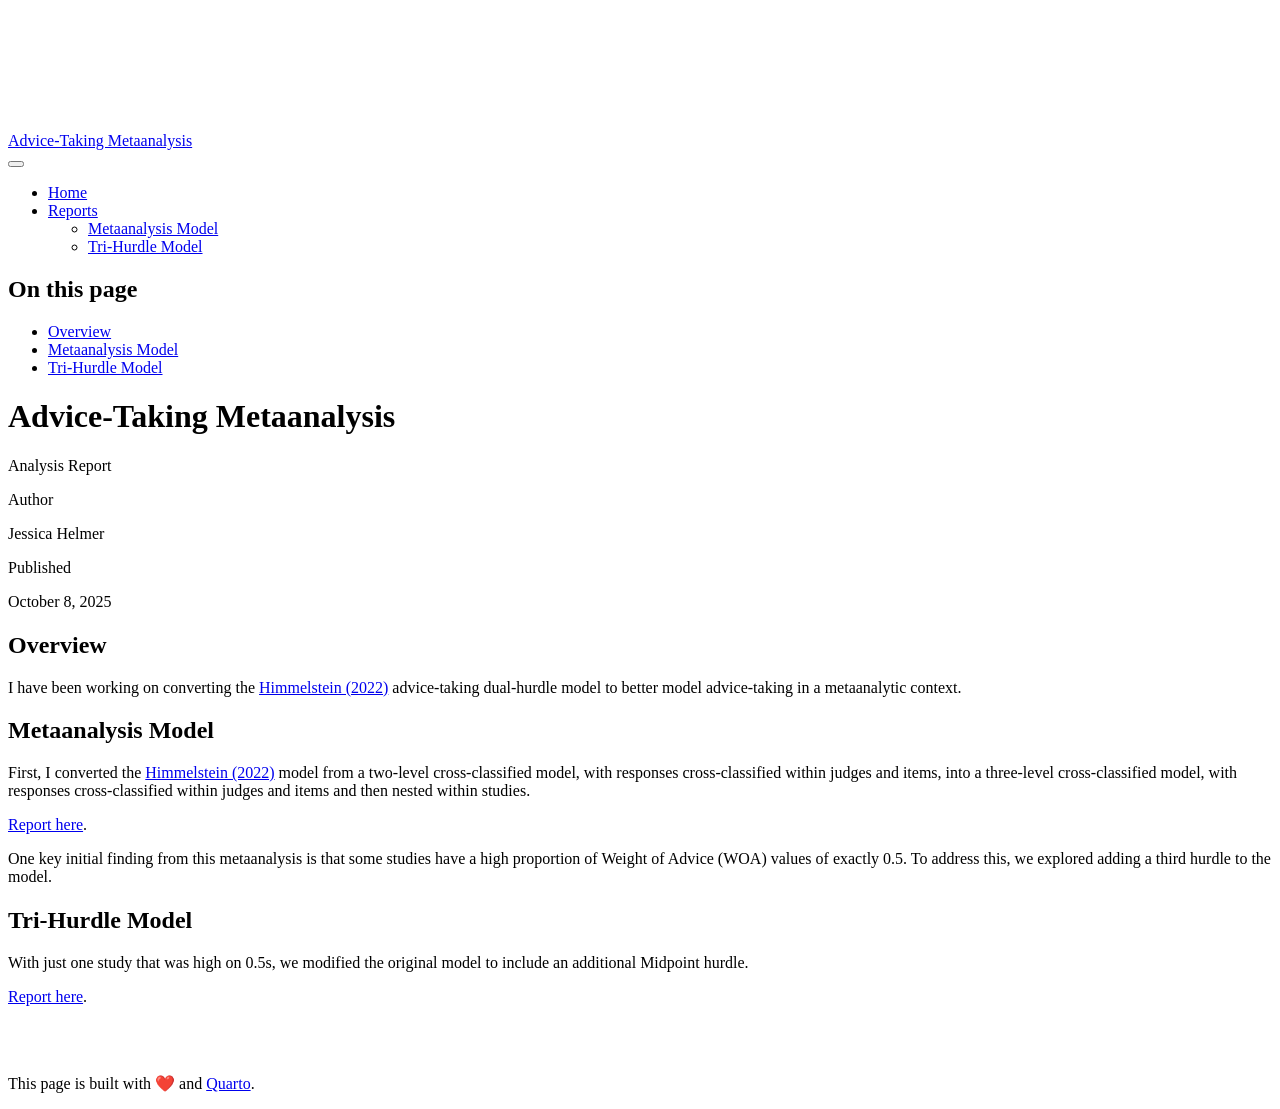
==== docs/index.html @ 5e65ea28 "Changing to site" ====
<!DOCTYPE html>
<html xmlns="http://www.w3.org/1999/xhtml" lang="en" xml:lang="en"><head>

<meta charset="utf-8">
<meta name="generator" content="quarto-1.7.33">

<meta name="viewport" content="width=device-width, initial-scale=1.0, user-scalable=yes">

<meta name="author" content="Jessica Helmer">
<meta name="dcterms.date" content="2025-10-08">

<title>Advice-Taking Metaanalysis</title>
<style>
code{white-space: pre-wrap;}
span.smallcaps{font-variant: small-caps;}
div.columns{display: flex; gap: min(4vw, 1.5em);}
div.column{flex: auto; overflow-x: auto;}
div.hanging-indent{margin-left: 1.5em; text-indent: -1.5em;}
ul.task-list{list-style: none;}
ul.task-list li input[type="checkbox"] {
  width: 0.8em;
  margin: 0 0.8em 0.2em -1em; /* quarto-specific, see https://github.com/quarto-dev/quarto-cli/issues/4556 */ 
  vertical-align: middle;
}
</style>


<script src="site_libs/quarto-nav/quarto-nav.js"></script>
<script src="site_libs/quarto-nav/headroom.min.js"></script>
<script src="site_libs/clipboard/clipboard.min.js"></script>
<script src="site_libs/quarto-search/autocomplete.umd.js"></script>
<script src="site_libs/quarto-search/fuse.min.js"></script>
<script src="site_libs/quarto-search/quarto-search.js"></script>
<meta name="quarto:offset" content="./">
<script src="site_libs/quarto-html/quarto.js" type="module"></script>
<script src="site_libs/quarto-html/tabsets/tabsets.js" type="module"></script>
<script src="site_libs/quarto-html/popper.min.js"></script>
<script src="site_libs/quarto-html/tippy.umd.min.js"></script>
<script src="site_libs/quarto-html/anchor.min.js"></script>
<link href="site_libs/quarto-html/tippy.css" rel="stylesheet">
<link href="site_libs/quarto-html/quarto-syntax-highlighting-ea385d0e468b0dd5ea5bf0780b1290d9.css" rel="stylesheet" id="quarto-text-highlighting-styles">
<script src="site_libs/bootstrap/bootstrap.min.js"></script>
<link href="site_libs/bootstrap/bootstrap-icons.css" rel="stylesheet">
<link href="site_libs/bootstrap/bootstrap-dfb324f25d9b1687192fa8be62ac8f9c.min.css" rel="stylesheet" append-hash="true" id="quarto-bootstrap" data-mode="light">
<script id="quarto-search-options" type="application/json">{
  "location": "navbar",
  "copy-button": false,
  "collapse-after": 3,
  "panel-placement": "end",
  "type": "overlay",
  "limit": 50,
  "keyboard-shortcut": [
    "f",
    "/",
    "s"
  ],
  "show-item-context": false,
  "language": {
    "search-no-results-text": "No results",
    "search-matching-documents-text": "matching documents",
    "search-copy-link-title": "Copy link to search",
    "search-hide-matches-text": "Hide additional matches",
    "search-more-match-text": "more match in this document",
    "search-more-matches-text": "more matches in this document",
    "search-clear-button-title": "Clear",
    "search-text-placeholder": "",
    "search-detached-cancel-button-title": "Cancel",
    "search-submit-button-title": "Submit",
    "search-label": "Search"
  }
}</script>


<link rel="stylesheet" href="styles.css">
</head>

<body class="nav-fixed quarto-light">

<div id="quarto-search-results"></div>
  <header id="quarto-header" class="headroom fixed-top">
    <nav class="navbar navbar-expand-lg " data-bs-theme="dark">
      <div class="navbar-container container-fluid">
      <div class="navbar-brand-container mx-auto">
    <a class="navbar-brand" href="./index.html">
    <span class="navbar-title">Advice-Taking Metaanalysis</span>
    </a>
  </div>
            <div id="quarto-search" class="" title="Search"></div>
          <button class="navbar-toggler" type="button" data-bs-toggle="collapse" data-bs-target="#navbarCollapse" aria-controls="navbarCollapse" role="menu" aria-expanded="false" aria-label="Toggle navigation" onclick="if (window.quartoToggleHeadroom) { window.quartoToggleHeadroom(); }">
  <span class="navbar-toggler-icon"></span>
</button>
          <div class="collapse navbar-collapse" id="navbarCollapse">
            <ul class="navbar-nav navbar-nav-scroll me-auto">
  <li class="nav-item">
    <a class="nav-link active" href="./index.html" aria-current="page"> 
<span class="menu-text">Home</span></a>
  </li>  
  <li class="nav-item dropdown ">
    <a class="nav-link dropdown-toggle" href="#" id="nav-menu-reports" role="link" data-bs-toggle="dropdown" aria-expanded="false">
 <span class="menu-text">Reports</span>
    </a>
    <ul class="dropdown-menu" aria-labelledby="nav-menu-reports">    
        <li>
    <a class="dropdown-item" href="./Reports/metaanalysis_report.html">
 <span class="dropdown-text">Metaanalysis Model</span></a>
  </li>  
        <li>
    <a class="dropdown-item" href="./Reports/trihurdle_report.html">
 <span class="dropdown-text">Tri-Hurdle Model</span></a>
  </li>  
    </ul>
  </li>
</ul>
          </div> <!-- /navcollapse -->
            <div class="quarto-navbar-tools">
</div>
      </div> <!-- /container-fluid -->
    </nav>
</header>
<!-- content -->
<div id="quarto-content" class="quarto-container page-columns page-rows-contents page-layout-article page-navbar">
<!-- sidebar -->
<!-- margin-sidebar -->
    <div id="quarto-margin-sidebar" class="sidebar margin-sidebar">
        <nav id="TOC" role="doc-toc" class="toc-active">
    <h2 id="toc-title">On this page</h2>
   
  <ul>
  <li><a href="#overview" id="toc-overview" class="nav-link active" data-scroll-target="#overview">Overview</a></li>
  <li><a href="#metaanalysis-model" id="toc-metaanalysis-model" class="nav-link" data-scroll-target="#metaanalysis-model">Metaanalysis Model</a></li>
  <li><a href="#tri-hurdle-model" id="toc-tri-hurdle-model" class="nav-link" data-scroll-target="#tri-hurdle-model">Tri-Hurdle Model</a></li>
  </ul>
</nav>
    </div>
<!-- main -->
<main class="content" id="quarto-document-content">

<header id="title-block-header" class="quarto-title-block default">
<div class="quarto-title">
<h1 class="title">Advice-Taking Metaanalysis</h1>
<p class="subtitle lead">Analysis Report</p>
</div>



<div class="quarto-title-meta">

    <div>
    <div class="quarto-title-meta-heading">Author</div>
    <div class="quarto-title-meta-contents">
             <p>Jessica Helmer </p>
          </div>
  </div>
    
    <div>
    <div class="quarto-title-meta-heading">Published</div>
    <div class="quarto-title-meta-contents">
      <p class="date">October 8, 2025</p>
    </div>
  </div>
  
    
  </div>
  


</header>


<section id="overview" class="level2">
<h2 class="anchored" data-anchor-id="overview">Overview</h2>
<p>I have been working on converting the <a href="https://doi.org/10.1016/j.jmp.2022.102695">Himmelstein (2022)</a> advice-taking dual-hurdle model to better model advice-taking in a metaanalytic context.</p>
</section>
<section id="metaanalysis-model" class="level2">
<h2 class="anchored" data-anchor-id="metaanalysis-model">Metaanalysis Model</h2>
<p>First, I converted the <a href="https://doi.org/10.1016/j.jmp.2022.102695">Himmelstein (2022)</a> model from a two-level cross-classified model, with responses cross-classified within judges and items, into a three-level cross-classified model, with responses cross-classified within judges and items and then nested within studies.</p>
<p><a href="./Reports/metaanalysis_report.html">Report here</a>.</p>
<p>One key initial finding from this metaanalysis is that some studies have a high proportion of Weight of Advice (WOA) values of exactly 0.5. To address this, we explored adding a third hurdle to the model.</p>
</section>
<section id="tri-hurdle-model" class="level2">
<h2 class="anchored" data-anchor-id="tri-hurdle-model">Tri-Hurdle Model</h2>
<p>With just one study that was high on 0.5s, we modified the original model to include an additional Midpoint hurdle.</p>
<p><a href="./Reports/trihurdle_report.html">Report here</a>.</p>


</section>

</main> <!-- /main -->
<script id="quarto-html-after-body" type="application/javascript">
  window.document.addEventListener("DOMContentLoaded", function (event) {
    const icon = "";
    const anchorJS = new window.AnchorJS();
    anchorJS.options = {
      placement: 'right',
      icon: icon
    };
    anchorJS.add('.anchored');
    const isCodeAnnotation = (el) => {
      for (const clz of el.classList) {
        if (clz.startsWith('code-annotation-')) {                     
          return true;
        }
      }
      return false;
    }
    const onCopySuccess = function(e) {
      // button target
      const button = e.trigger;
      // don't keep focus
      button.blur();
      // flash "checked"
      button.classList.add('code-copy-button-checked');
      var currentTitle = button.getAttribute("title");
      button.setAttribute("title", "Copied!");
      let tooltip;
      if (window.bootstrap) {
        button.setAttribute("data-bs-toggle", "tooltip");
        button.setAttribute("data-bs-placement", "left");
        button.setAttribute("data-bs-title", "Copied!");
        tooltip = new bootstrap.Tooltip(button, 
          { trigger: "manual", 
            customClass: "code-copy-button-tooltip",
            offset: [0, -8]});
        tooltip.show();    
      }
      setTimeout(function() {
        if (tooltip) {
          tooltip.hide();
          button.removeAttribute("data-bs-title");
          button.removeAttribute("data-bs-toggle");
          button.removeAttribute("data-bs-placement");
        }
        button.setAttribute("title", currentTitle);
        button.classList.remove('code-copy-button-checked');
      }, 1000);
      // clear code selection
      e.clearSelection();
    }
    const getTextToCopy = function(trigger) {
        const codeEl = trigger.previousElementSibling.cloneNode(true);
        for (const childEl of codeEl.children) {
          if (isCodeAnnotation(childEl)) {
            childEl.remove();
          }
        }
        return codeEl.innerText;
    }
    const clipboard = new window.ClipboardJS('.code-copy-button:not([data-in-quarto-modal])', {
      text: getTextToCopy
    });
    clipboard.on('success', onCopySuccess);
    if (window.document.getElementById('quarto-embedded-source-code-modal')) {
      const clipboardModal = new window.ClipboardJS('.code-copy-button[data-in-quarto-modal]', {
        text: getTextToCopy,
        container: window.document.getElementById('quarto-embedded-source-code-modal')
      });
      clipboardModal.on('success', onCopySuccess);
    }
      var localhostRegex = new RegExp(/^(?:http|https):\/\/localhost\:?[0-9]*\//);
      var mailtoRegex = new RegExp(/^mailto:/);
        var filterRegex = new RegExp("https:\/\/jhelmer3\.github\.io\/advice-taking-metaanalysis\/");
      var isInternal = (href) => {
          return filterRegex.test(href) || localhostRegex.test(href) || mailtoRegex.test(href);
      }
      // Inspect non-navigation links and adorn them if external
     var links = window.document.querySelectorAll('a[href]:not(.nav-link):not(.navbar-brand):not(.toc-action):not(.sidebar-link):not(.sidebar-item-toggle):not(.pagination-link):not(.no-external):not([aria-hidden]):not(.dropdown-item):not(.quarto-navigation-tool):not(.about-link)');
      for (var i=0; i<links.length; i++) {
        const link = links[i];
        if (!isInternal(link.href)) {
          // undo the damage that might have been done by quarto-nav.js in the case of
          // links that we want to consider external
          if (link.dataset.originalHref !== undefined) {
            link.href = link.dataset.originalHref;
          }
        }
      }
    function tippyHover(el, contentFn, onTriggerFn, onUntriggerFn) {
      const config = {
        allowHTML: true,
        maxWidth: 500,
        delay: 100,
        arrow: false,
        appendTo: function(el) {
            return el.parentElement;
        },
        interactive: true,
        interactiveBorder: 10,
        theme: 'quarto',
        placement: 'bottom-start',
      };
      if (contentFn) {
        config.content = contentFn;
      }
      if (onTriggerFn) {
        config.onTrigger = onTriggerFn;
      }
      if (onUntriggerFn) {
        config.onUntrigger = onUntriggerFn;
      }
      window.tippy(el, config); 
    }
    const noterefs = window.document.querySelectorAll('a[role="doc-noteref"]');
    for (var i=0; i<noterefs.length; i++) {
      const ref = noterefs[i];
      tippyHover(ref, function() {
        // use id or data attribute instead here
        let href = ref.getAttribute('data-footnote-href') || ref.getAttribute('href');
        try { href = new URL(href).hash; } catch {}
        const id = href.replace(/^#\/?/, "");
        const note = window.document.getElementById(id);
        if (note) {
          return note.innerHTML;
        } else {
          return "";
        }
      });
    }
    const xrefs = window.document.querySelectorAll('a.quarto-xref');
    const processXRef = (id, note) => {
      // Strip column container classes
      const stripColumnClz = (el) => {
        el.classList.remove("page-full", "page-columns");
        if (el.children) {
          for (const child of el.children) {
            stripColumnClz(child);
          }
        }
      }
      stripColumnClz(note)
      if (id === null || id.startsWith('sec-')) {
        // Special case sections, only their first couple elements
        const container = document.createElement("div");
        if (note.children && note.children.length > 2) {
          container.appendChild(note.children[0].cloneNode(true));
          for (let i = 1; i < note.children.length; i++) {
            const child = note.children[i];
            if (child.tagName === "P" && child.innerText === "") {
              continue;
            } else {
              container.appendChild(child.cloneNode(true));
              break;
            }
          }
          if (window.Quarto?.typesetMath) {
            window.Quarto.typesetMath(container);
          }
          return container.innerHTML
        } else {
          if (window.Quarto?.typesetMath) {
            window.Quarto.typesetMath(note);
          }
          return note.innerHTML;
        }
      } else {
        // Remove any anchor links if they are present
        const anchorLink = note.querySelector('a.anchorjs-link');
        if (anchorLink) {
          anchorLink.remove();
        }
        if (window.Quarto?.typesetMath) {
          window.Quarto.typesetMath(note);
        }
        if (note.classList.contains("callout")) {
          return note.outerHTML;
        } else {
          return note.innerHTML;
        }
      }
    }
    for (var i=0; i<xrefs.length; i++) {
      const xref = xrefs[i];
      tippyHover(xref, undefined, function(instance) {
        instance.disable();
        let url = xref.getAttribute('href');
        let hash = undefined; 
        if (url.startsWith('#')) {
          hash = url;
        } else {
          try { hash = new URL(url).hash; } catch {}
        }
        if (hash) {
          const id = hash.replace(/^#\/?/, "");
          const note = window.document.getElementById(id);
          if (note !== null) {
            try {
              const html = processXRef(id, note.cloneNode(true));
              instance.setContent(html);
            } finally {
              instance.enable();
              instance.show();
            }
          } else {
            // See if we can fetch this
            fetch(url.split('#')[0])
            .then(res => res.text())
            .then(html => {
              const parser = new DOMParser();
              const htmlDoc = parser.parseFromString(html, "text/html");
              const note = htmlDoc.getElementById(id);
              if (note !== null) {
                const html = processXRef(id, note);
                instance.setContent(html);
              } 
            }).finally(() => {
              instance.enable();
              instance.show();
            });
          }
        } else {
          // See if we can fetch a full url (with no hash to target)
          // This is a special case and we should probably do some content thinning / targeting
          fetch(url)
          .then(res => res.text())
          .then(html => {
            const parser = new DOMParser();
            const htmlDoc = parser.parseFromString(html, "text/html");
            const note = htmlDoc.querySelector('main.content');
            if (note !== null) {
              // This should only happen for chapter cross references
              // (since there is no id in the URL)
              // remove the first header
              if (note.children.length > 0 && note.children[0].tagName === "HEADER") {
                note.children[0].remove();
              }
              const html = processXRef(null, note);
              instance.setContent(html);
            } 
          }).finally(() => {
            instance.enable();
            instance.show();
          });
        }
      }, function(instance) {
      });
    }
        let selectedAnnoteEl;
        const selectorForAnnotation = ( cell, annotation) => {
          let cellAttr = 'data-code-cell="' + cell + '"';
          let lineAttr = 'data-code-annotation="' +  annotation + '"';
          const selector = 'span[' + cellAttr + '][' + lineAttr + ']';
          return selector;
        }
        const selectCodeLines = (annoteEl) => {
          const doc = window.document;
          const targetCell = annoteEl.getAttribute("data-target-cell");
          const targetAnnotation = annoteEl.getAttribute("data-target-annotation");
          const annoteSpan = window.document.querySelector(selectorForAnnotation(targetCell, targetAnnotation));
          const lines = annoteSpan.getAttribute("data-code-lines").split(",");
          const lineIds = lines.map((line) => {
            return targetCell + "-" + line;
          })
          let top = null;
          let height = null;
          let parent = null;
          if (lineIds.length > 0) {
              //compute the position of the single el (top and bottom and make a div)
              const el = window.document.getElementById(lineIds[0]);
              top = el.offsetTop;
              height = el.offsetHeight;
              parent = el.parentElement.parentElement;
            if (lineIds.length > 1) {
              const lastEl = window.document.getElementById(lineIds[lineIds.length - 1]);
              const bottom = lastEl.offsetTop + lastEl.offsetHeight;
              height = bottom - top;
            }
            if (top !== null && height !== null && parent !== null) {
              // cook up a div (if necessary) and position it 
              let div = window.document.getElementById("code-annotation-line-highlight");
              if (div === null) {
                div = window.document.createElement("div");
                div.setAttribute("id", "code-annotation-line-highlight");
                div.style.position = 'absolute';
                parent.appendChild(div);
              }
              div.style.top = top - 2 + "px";
              div.style.height = height + 4 + "px";
              div.style.left = 0;
              let gutterDiv = window.document.getElementById("code-annotation-line-highlight-gutter");
              if (gutterDiv === null) {
                gutterDiv = window.document.createElement("div");
                gutterDiv.setAttribute("id", "code-annotation-line-highlight-gutter");
                gutterDiv.style.position = 'absolute';
                const codeCell = window.document.getElementById(targetCell);
                const gutter = codeCell.querySelector('.code-annotation-gutter');
                gutter.appendChild(gutterDiv);
              }
              gutterDiv.style.top = top - 2 + "px";
              gutterDiv.style.height = height + 4 + "px";
            }
            selectedAnnoteEl = annoteEl;
          }
        };
        const unselectCodeLines = () => {
          const elementsIds = ["code-annotation-line-highlight", "code-annotation-line-highlight-gutter"];
          elementsIds.forEach((elId) => {
            const div = window.document.getElementById(elId);
            if (div) {
              div.remove();
            }
          });
          selectedAnnoteEl = undefined;
        };
          // Handle positioning of the toggle
      window.addEventListener(
        "resize",
        throttle(() => {
          elRect = undefined;
          if (selectedAnnoteEl) {
            selectCodeLines(selectedAnnoteEl);
          }
        }, 10)
      );
      function throttle(fn, ms) {
      let throttle = false;
      let timer;
        return (...args) => {
          if(!throttle) { // first call gets through
              fn.apply(this, args);
              throttle = true;
          } else { // all the others get throttled
              if(timer) clearTimeout(timer); // cancel #2
              timer = setTimeout(() => {
                fn.apply(this, args);
                timer = throttle = false;
              }, ms);
          }
        };
      }
        // Attach click handler to the DT
        const annoteDls = window.document.querySelectorAll('dt[data-target-cell]');
        for (const annoteDlNode of annoteDls) {
          annoteDlNode.addEventListener('click', (event) => {
            const clickedEl = event.target;
            if (clickedEl !== selectedAnnoteEl) {
              unselectCodeLines();
              const activeEl = window.document.querySelector('dt[data-target-cell].code-annotation-active');
              if (activeEl) {
                activeEl.classList.remove('code-annotation-active');
              }
              selectCodeLines(clickedEl);
              clickedEl.classList.add('code-annotation-active');
            } else {
              // Unselect the line
              unselectCodeLines();
              clickedEl.classList.remove('code-annotation-active');
            }
          });
        }
    const findCites = (el) => {
      const parentEl = el.parentElement;
      if (parentEl) {
        const cites = parentEl.dataset.cites;
        if (cites) {
          return {
            el,
            cites: cites.split(' ')
          };
        } else {
          return findCites(el.parentElement)
        }
      } else {
        return undefined;
      }
    };
    var bibliorefs = window.document.querySelectorAll('a[role="doc-biblioref"]');
    for (var i=0; i<bibliorefs.length; i++) {
      const ref = bibliorefs[i];
      const citeInfo = findCites(ref);
      if (citeInfo) {
        tippyHover(citeInfo.el, function() {
          var popup = window.document.createElement('div');
          citeInfo.cites.forEach(function(cite) {
            var citeDiv = window.document.createElement('div');
            citeDiv.classList.add('hanging-indent');
            citeDiv.classList.add('csl-entry');
            var biblioDiv = window.document.getElementById('ref-' + cite);
            if (biblioDiv) {
              citeDiv.innerHTML = biblioDiv.innerHTML;
            }
            popup.appendChild(citeDiv);
          });
          return popup.innerHTML;
        });
      }
    }
  });
  </script>
</div> <!-- /content -->
<footer class="footer">
  <div class="nav-footer">
    <div class="nav-footer-left">
      &nbsp;
    </div>   
    <div class="nav-footer-center">
      &nbsp;
    </div>
    <div class="nav-footer-right">
<p>This page is built with ❤️ and <a href="https://quarto.org/">Quarto</a>.</p>
</div>
  </div>
</footer>




</body></html>
---- docs/site_libs/quarto-html/tippy.css ----
.tippy-box[data-animation=fade][data-state=hidden]{opacity:0}[data-tippy-root]{max-width:calc(100vw - 10px)}.tippy-box{position:relative;background-color:#333;color:#fff;border-radius:4px;font-size:14px;line-height:1.4;white-space:normal;outline:0;transition-property:transform,visibility,opacity}.tippy-box[data-placement^=top]>.tippy-arrow{bottom:0}.tippy-box[data-placement^=top]>.tippy-arrow:before{bottom:-7px;left:0;border-width:8px 8px 0;border-top-color:initial;transform-origin:center top}.tippy-box[data-placement^=bottom]>.tippy-arrow{top:0}.tippy-box[data-placement^=bottom]>.tippy-arrow:before{top:-7px;left:0;border-width:0 8px 8px;border-bottom-color:initial;transform-origin:center bottom}.tippy-box[data-placement^=left]>.tippy-arrow{right:0}.tippy-box[data-placement^=left]>.tippy-arrow:before{border-width:8px 0 8px 8px;border-left-color:initial;right:-7px;transform-origin:center left}.tippy-box[data-placement^=right]>.tippy-arrow{left:0}.tippy-box[data-placement^=right]>.tippy-arrow:before{left:-7px;border-width:8px 8px 8px 0;border-right-color:initial;transform-origin:center right}.tippy-box[data-inertia][data-state=visible]{transition-timing-function:cubic-bezier(.54,1.5,.38,1.11)}.tippy-arrow{width:16px;height:16px;color:#333}.tippy-arrow:before{content:"";position:absolute;border-color:transparent;border-style:solid}.tippy-content{position:relative;padding:5px 9px;z-index:1}
---- docs/styles.css ----
/* css styles */
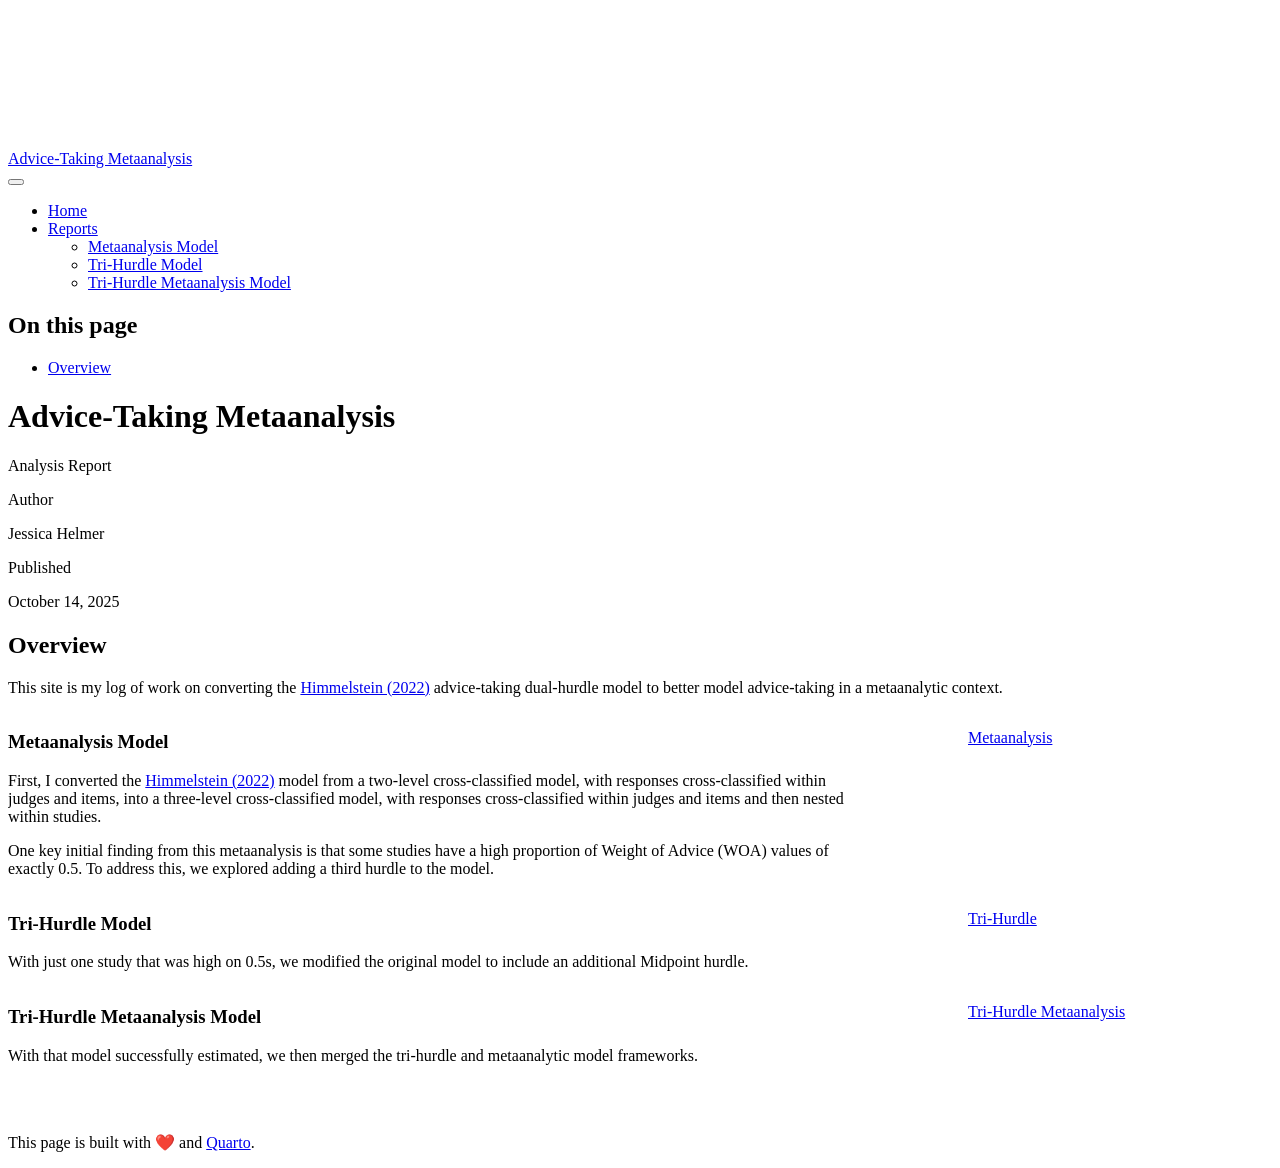
==== commit df1653c3: "Adding tri-hurdle metaanalysis pt. 1" ====
--- a/docs/index.html
+++ b/docs/index.html
@@ -7,7 +7,7 @@
 <meta name="viewport" content="width=device-width, initial-scale=1.0, user-scalable=yes">
 
 <meta name="author" content="Jessica Helmer">
-<meta name="dcterms.date" content="2025-10-08">
+<meta name="dcterms.date" content="2025-10-14">
 
 <title>Advice-Taking Metaanalysis</title>
 <style>
@@ -108,6 +108,10 @@
     <a class="dropdown-item" href="./Reports/trihurdle_report.html">
  <span class="dropdown-text">Tri-Hurdle Model</span></a>
   </li>  
+        <li>
+    <a class="dropdown-item" href="./Reports/trihurdle-metaanalysis_report.html">
+ <span class="dropdown-text">Tri-Hurdle Metaanalysis Model</span></a>
+  </li>  
     </ul>
   </li>
 </ul>
@@ -127,8 +131,6 @@
    
   <ul>
   <li><a href="#overview" id="toc-overview" class="nav-link active" data-scroll-target="#overview">Overview</a></li>
-  <li><a href="#metaanalysis-model" id="toc-metaanalysis-model" class="nav-link" data-scroll-target="#metaanalysis-model">Metaanalysis Model</a></li>
-  <li><a href="#tri-hurdle-model" id="toc-tri-hurdle-model" class="nav-link" data-scroll-target="#tri-hurdle-model">Tri-Hurdle Model</a></li>
   </ul>
 </nav>
     </div>
@@ -155,7 +157,7 @@
     <div>
     <div class="quarto-title-meta-heading">Published</div>
     <div class="quarto-title-meta-contents">
-      <p class="date">October 8, 2025</p>
+      <p class="date">October 14, 2025</p>
     </div>
   </div>
   
@@ -169,18 +171,44 @@
 
 <section id="overview" class="level2">
 <h2 class="anchored" data-anchor-id="overview">Overview</h2>
-<p>I have been working on converting the <a href="https://doi.org/10.1016/j.jmp.2022.102695">Himmelstein (2022)</a> advice-taking dual-hurdle model to better model advice-taking in a metaanalytic context.</p>
-</section>
-<section id="metaanalysis-model" class="level2">
-<h2 class="anchored" data-anchor-id="metaanalysis-model">Metaanalysis Model</h2>
+<p>This site is my log of work on converting the <a href="https://doi.org/10.1016/j.jmp.2022.102695">Himmelstein (2022)</a> advice-taking dual-hurdle model to better model advice-taking in a metaanalytic context.</p>
+<div class="columns v-center-container">
+<div class="column" style="width:70%;">
+<section id="metaanalysis-model" class="level3">
+<h3 class="anchored" data-anchor-id="metaanalysis-model">Metaanalysis Model</h3>
 <p>First, I converted the <a href="https://doi.org/10.1016/j.jmp.2022.102695">Himmelstein (2022)</a> model from a two-level cross-classified model, with responses cross-classified within judges and items, into a three-level cross-classified model, with responses cross-classified within judges and items and then nested within studies.</p>
-<p><a href="./Reports/metaanalysis_report.html">Report here</a>.</p>
 <p>One key initial finding from this metaanalysis is that some studies have a high proportion of Weight of Advice (WOA) values of exactly 0.5. To address this, we explored adding a third hurdle to the model.</p>
 </section>
-<section id="tri-hurdle-model" class="level2">
-<h2 class="anchored" data-anchor-id="tri-hurdle-model">Tri-Hurdle Model</h2>
+</div><div class="column" style="width:5%;">
+
+</div><div class="column l-center-container" style="width:25%;">
+<p><a href="./Reports/metaanalysis_report.html" class="btn btn-outline-primary" role="button">Metaanalysis</a></p>
+</div>
+</div>
+<div class="columns v-center-container">
+<div class="column" style="width:70%;">
+<section id="tri-hurdle-model" class="level3">
+<h3 class="anchored" data-anchor-id="tri-hurdle-model">Tri-Hurdle Model</h3>
 <p>With just one study that was high on 0.5s, we modified the original model to include an additional Midpoint hurdle.</p>
-<p><a href="./Reports/trihurdle_report.html">Report here</a>.</p>
+</section>
+</div><div class="column" style="width:5%;">
+
+</div><div class="column l-center-container" style="width:25%;">
+<p><a href="./Reports/trihurdle_report.html" class="btn btn-outline-primary" role="button">Tri-Hurdle</a></p>
+</div>
+</div>
+<div class="columns v-center-container">
+<div class="column" style="width:70%;">
+<section id="tri-hurdle-metaanalysis-model" class="level3">
+<h3 class="anchored" data-anchor-id="tri-hurdle-metaanalysis-model">Tri-Hurdle Metaanalysis Model</h3>
+<p>With that model successfully estimated, we then merged the tri-hurdle and metaanalytic model frameworks.</p>
+</section>
+</div><div class="column" style="width:5%;">
+
+</div><div class="column l-center-container" style="width:25%;">
+<p><a href="./Reports/trihurdle-metaanalysis_report.html" class="btn btn-outline-primary" role="button">Tri-Hurdle Metaanalysis</a></p>
+</div>
+</div>
 
 
 </section>
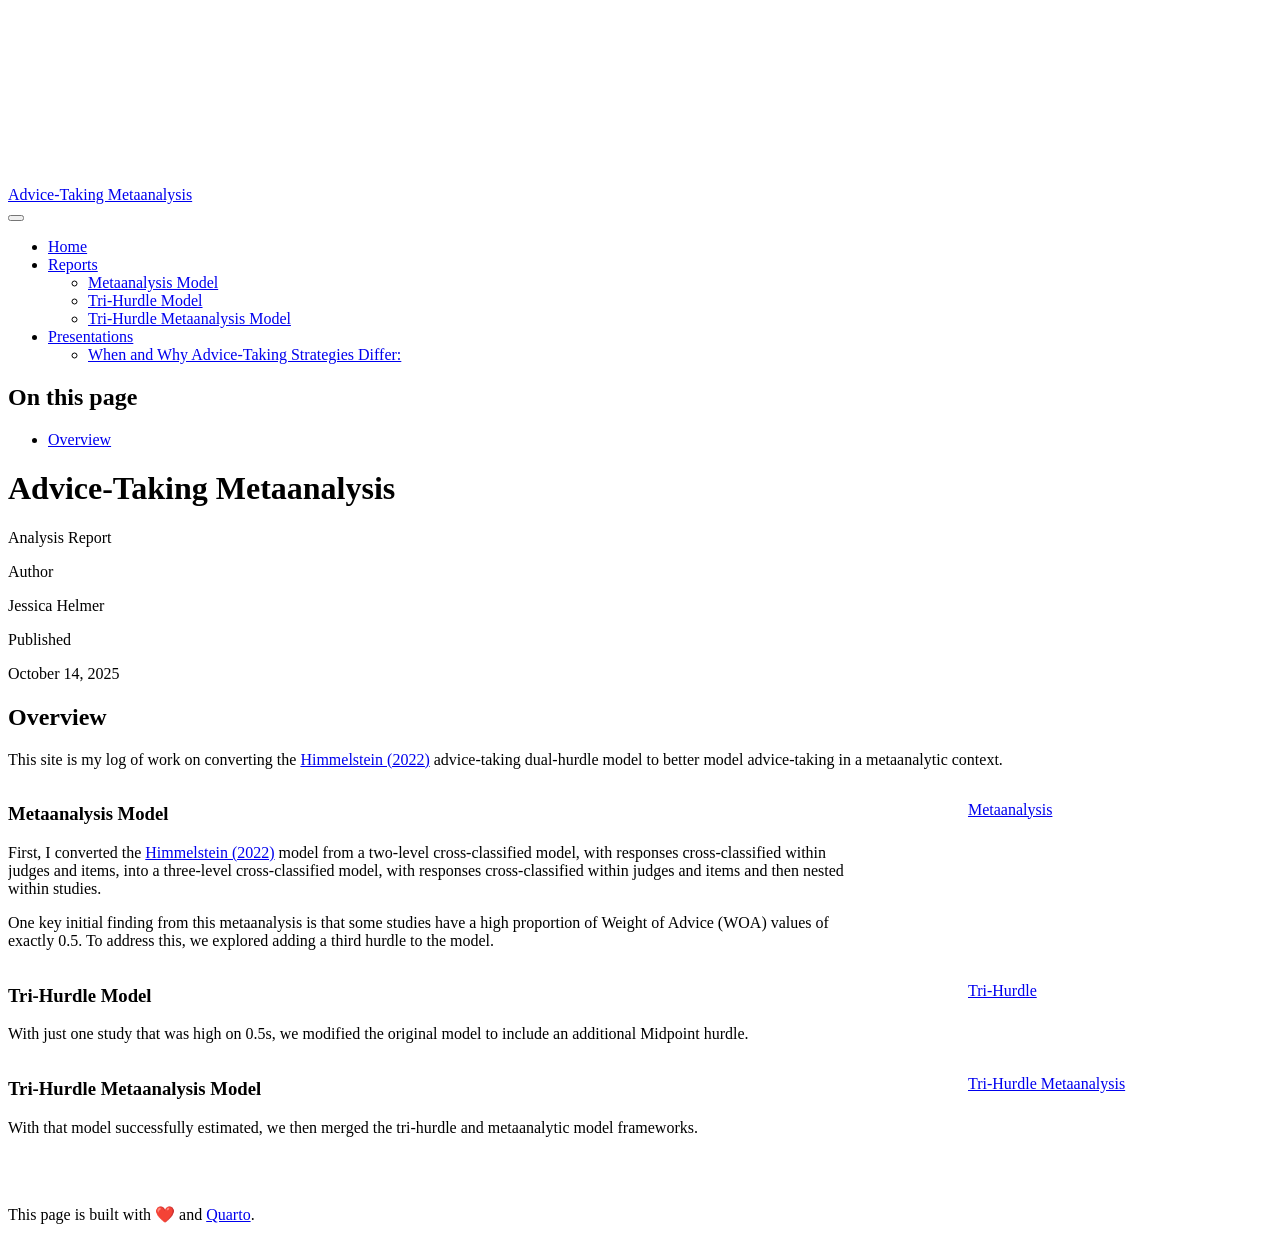
==== commit 7131f430: "Add code changes from TeaP slides" ====
--- a/docs/index.html
+++ b/docs/index.html
@@ -114,9 +114,21 @@
   </li>  
     </ul>
   </li>
+  <li class="nav-item dropdown ">
+    <a class="nav-link dropdown-toggle" href="#" id="nav-menu-presentations" role="link" data-bs-toggle="dropdown" aria-expanded="false">
+ <span class="menu-text">Presentations</span>
+    </a>
+    <ul class="dropdown-menu" aria-labelledby="nav-menu-presentations">    
+        <li>
+    <a class="dropdown-item" href="./Presentations/TEAP_2026.html">
+ <span class="dropdown-text">When and Why Advice-Taking Strategies Differ:</span></a>
+  </li>  
+    </ul>
+  </li>
 </ul>
           </div> <!-- /navcollapse -->
             <div class="quarto-navbar-tools">
+    <a href="https://github.com/jhelmer3/advice-taking-metaanalysis" title="" class="quarto-navigation-tool px-1" aria-label=""><i class="bi bi-github"></i></a>
 </div>
       </div> <!-- /container-fluid -->
     </nav>
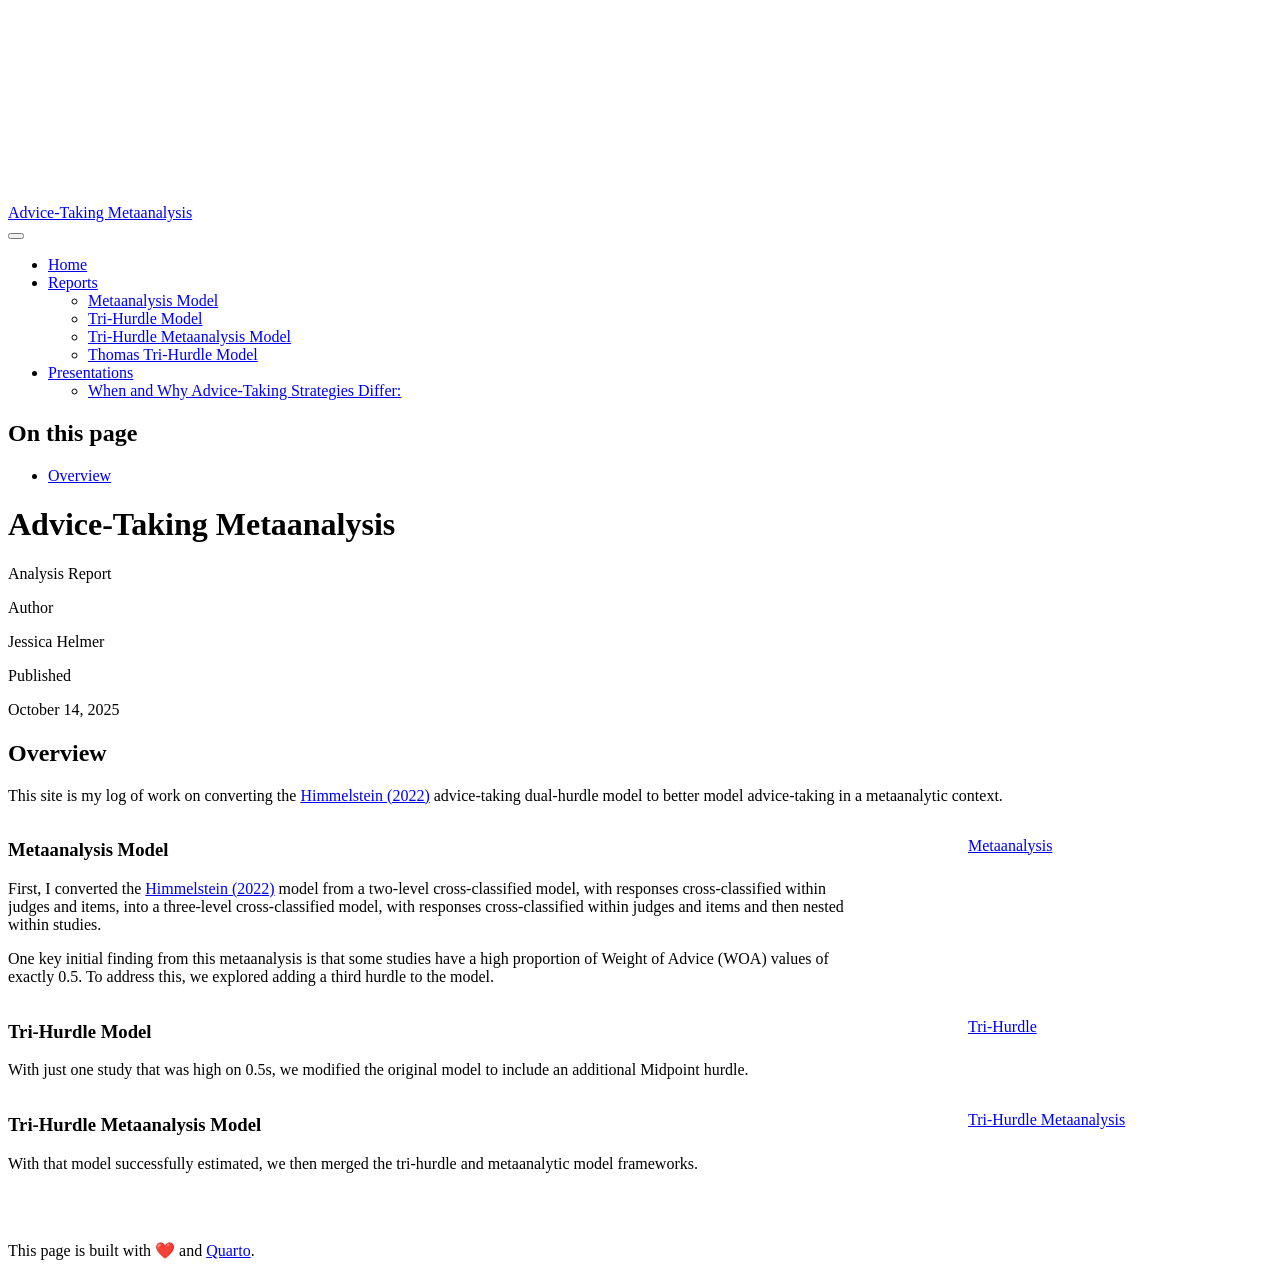
==== commit d7280952: "Add predictor plots" ====
--- a/docs/index.html
+++ b/docs/index.html
@@ -111,6 +111,10 @@
         <li>
     <a class="dropdown-item" href="./Reports/trihurdle-metaanalysis_report.html">
  <span class="dropdown-text">Tri-Hurdle Metaanalysis Model</span></a>
+  </li>  
+        <li>
+    <a class="dropdown-item" href="./Reports/thomas_trihurdle_report.html">
+ <span class="dropdown-text">Thomas Tri-Hurdle Model</span></a>
   </li>  
     </ul>
   </li>
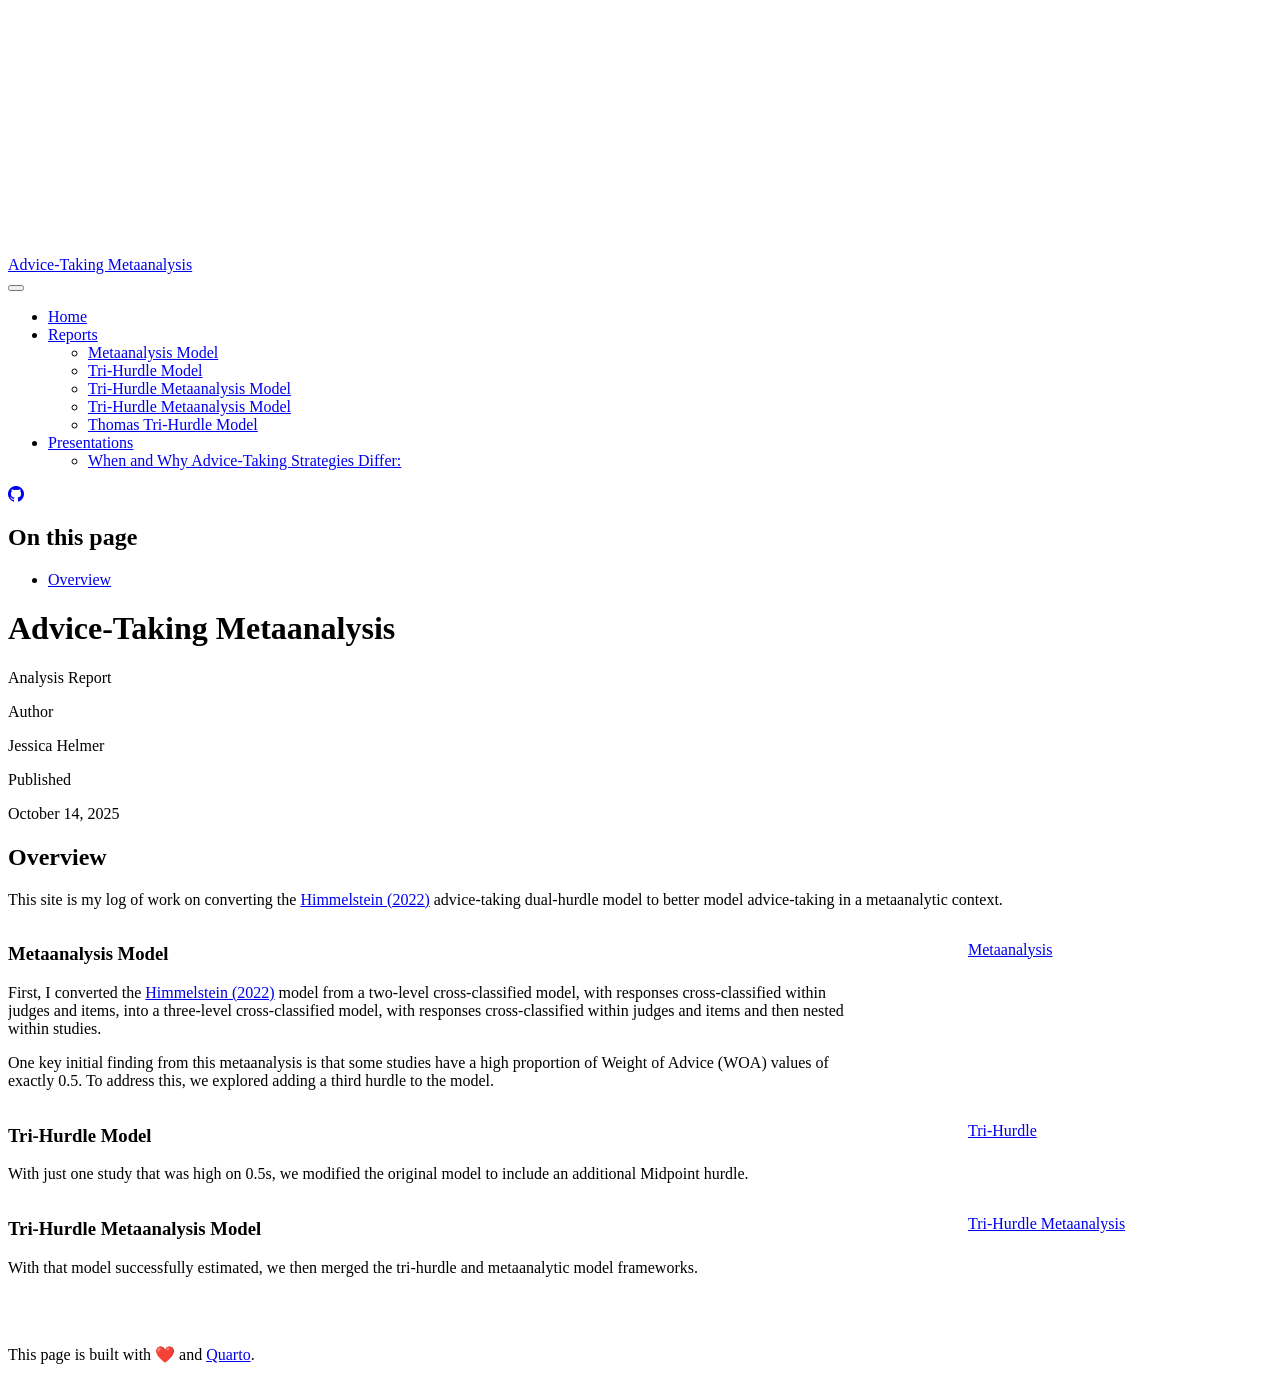
==== commit 2ae91f5b: "Add full metaanlysis model to site" ====
--- a/docs/index.html
+++ b/docs/index.html
@@ -110,6 +110,10 @@
   </li>  
         <li>
     <a class="dropdown-item" href="./Reports/trihurdle-metaanalysis_report.html">
+ <span class="dropdown-text">Tri-Hurdle Metaanalysis Model</span></a>
+  </li>  
+        <li>
+    <a class="dropdown-item" href="./Reports/tri-m_more-pred_report.html">
  <span class="dropdown-text">Tri-Hurdle Metaanalysis Model</span></a>
   </li>  
         <li>
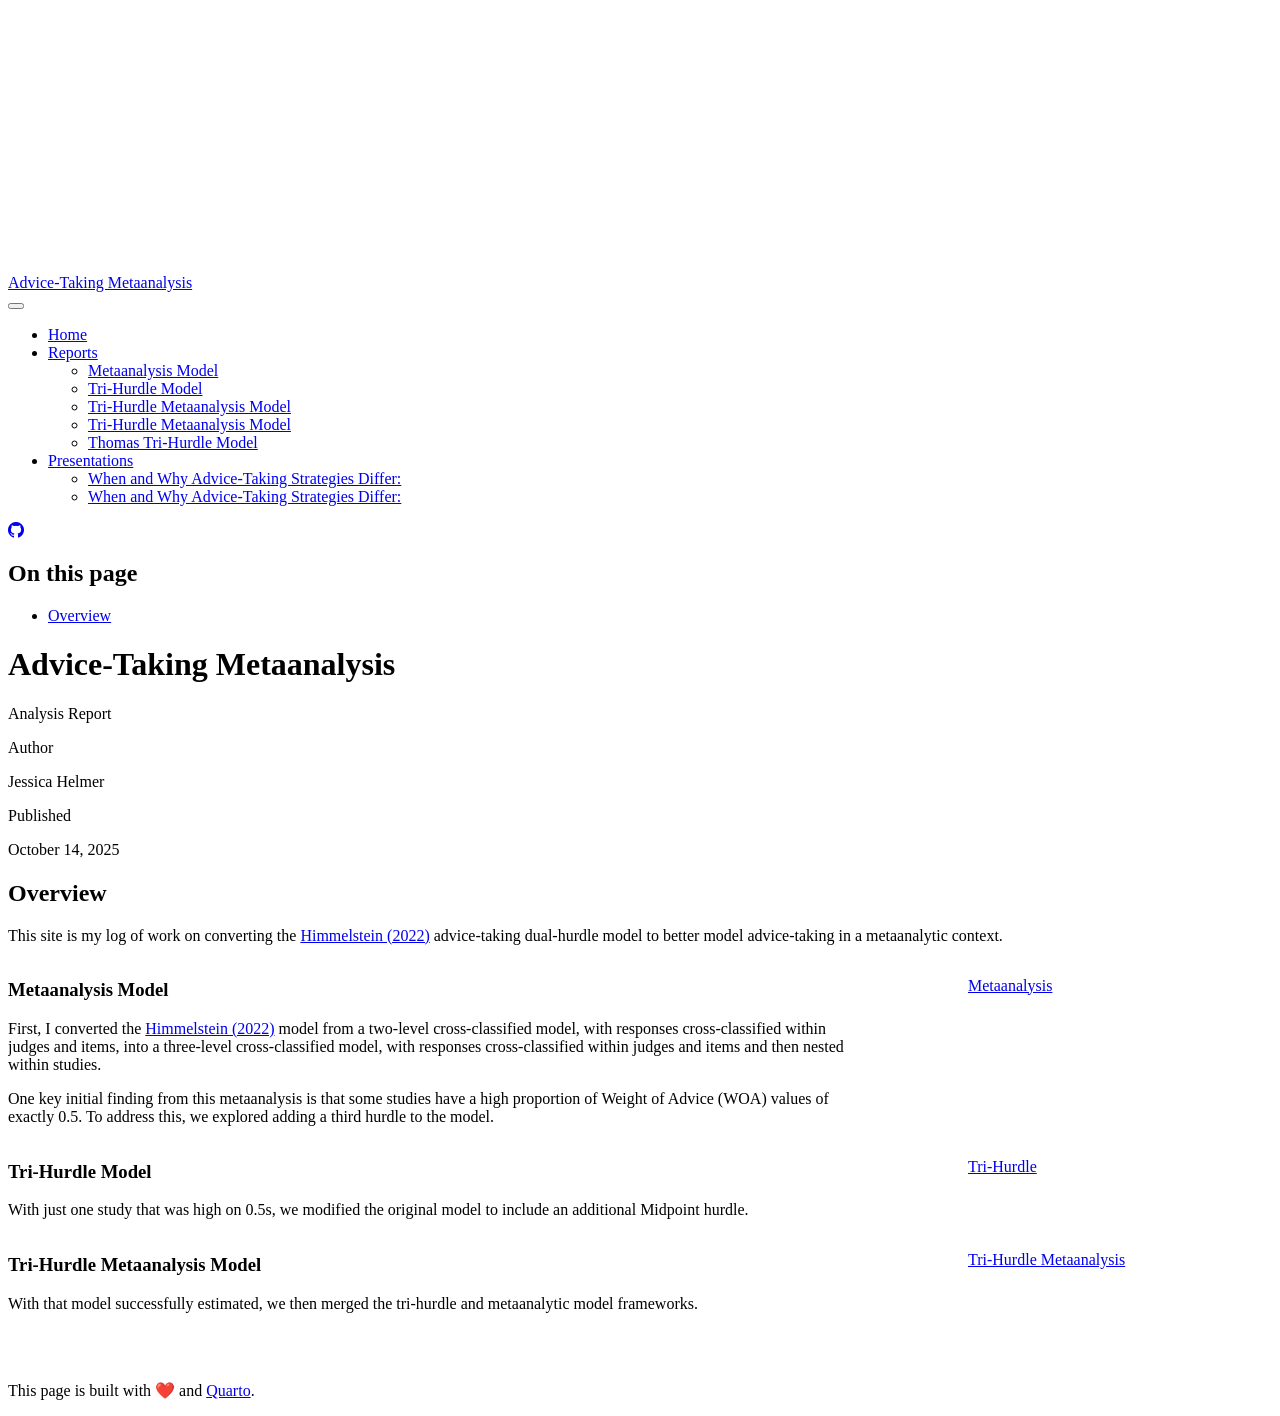
==== commit 205c05e1: "Add M3 presentation to site" ====
--- a/docs/index.html
+++ b/docs/index.html
@@ -101,23 +101,23 @@
     </a>
     <ul class="dropdown-menu" aria-labelledby="nav-menu-reports">    
         <li>
-    <a class="dropdown-item" href="./Reports/metaanalysis_report.html">
+    <a class="dropdown-item" href="./reports/metaanalysis_report.html">
  <span class="dropdown-text">Metaanalysis Model</span></a>
   </li>  
         <li>
-    <a class="dropdown-item" href="./Reports/trihurdle_report.html">
+    <a class="dropdown-item" href="./reports/trihurdle_report.html">
  <span class="dropdown-text">Tri-Hurdle Model</span></a>
   </li>  
         <li>
-    <a class="dropdown-item" href="./Reports/trihurdle-metaanalysis_report.html">
+    <a class="dropdown-item" href="./reports/trihurdle-metaanalysis_report.html">
  <span class="dropdown-text">Tri-Hurdle Metaanalysis Model</span></a>
   </li>  
         <li>
-    <a class="dropdown-item" href="./Reports/tri-m_more-pred_report.html">
+    <a class="dropdown-item" href="./reports/tri-m_more-pred_report.html">
  <span class="dropdown-text">Tri-Hurdle Metaanalysis Model</span></a>
   </li>  
         <li>
-    <a class="dropdown-item" href="./Reports/thomas_trihurdle_report.html">
+    <a class="dropdown-item" href="./reports/thomas_trihurdle_report.html">
  <span class="dropdown-text">Thomas Tri-Hurdle Model</span></a>
   </li>  
     </ul>
@@ -128,7 +128,11 @@
     </a>
     <ul class="dropdown-menu" aria-labelledby="nav-menu-presentations">    
         <li>
-    <a class="dropdown-item" href="./Presentations/TEAP_2026.html">
+    <a class="dropdown-item" href="./presentations/TEAP_2026.html">
+ <span class="dropdown-text">When and Why Advice-Taking Strategies Differ:</span></a>
+  </li>  
+        <li>
+    <a class="dropdown-item" href="./presentations/M3_2026.html">
  <span class="dropdown-text">When and Why Advice-Taking Strategies Differ:</span></a>
   </li>  
     </ul>
@@ -202,7 +206,7 @@
 </div><div class="column" style="width:5%;">
 
 </div><div class="column l-center-container" style="width:25%;">
-<p><a href="./Reports/metaanalysis_report.html" class="btn btn-outline-primary" role="button">Metaanalysis</a></p>
+<p><a href=".\Reports/metaanalysis_report.qmd" class="btn btn-outline-primary" role="button">Metaanalysis</a></p>
 </div>
 </div>
 <div class="columns v-center-container">
@@ -214,7 +218,7 @@
 </div><div class="column" style="width:5%;">
 
 </div><div class="column l-center-container" style="width:25%;">
-<p><a href="./Reports/trihurdle_report.html" class="btn btn-outline-primary" role="button">Tri-Hurdle</a></p>
+<p><a href=".\Reports/trihurdle_report.qmd" class="btn btn-outline-primary" role="button">Tri-Hurdle</a></p>
 </div>
 </div>
 <div class="columns v-center-container">
@@ -226,7 +230,7 @@
 </div><div class="column" style="width:5%;">
 
 </div><div class="column l-center-container" style="width:25%;">
-<p><a href="./Reports/trihurdle-metaanalysis_report.html" class="btn btn-outline-primary" role="button">Tri-Hurdle Metaanalysis</a></p>
+<p><a href=".\Reports/trihurdle-metaanalysis_report.qmd" class="btn btn-outline-primary" role="button">Tri-Hurdle Metaanalysis</a></p>
 </div>
 </div>
 
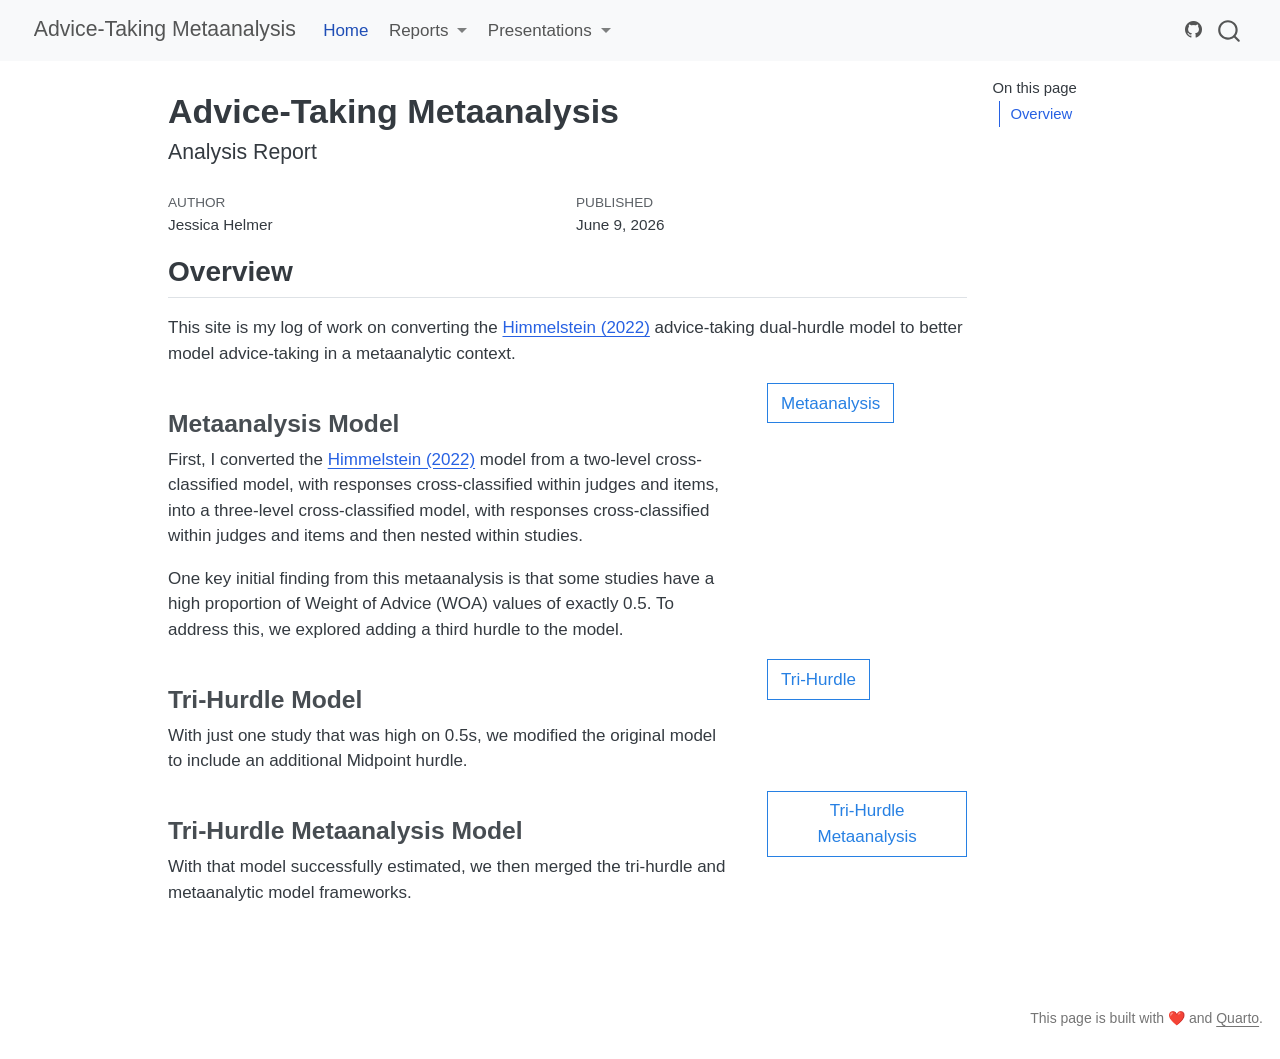
==== commit a66f518c: "Update M3 slides" ====
--- a/docs/index.html
+++ b/docs/index.html
@@ -2,12 +2,12 @@
 <html xmlns="http://www.w3.org/1999/xhtml" lang="en" xml:lang="en"><head>
 
 <meta charset="utf-8">
-<meta name="generator" content="quarto-1.7.33">
+<meta name="generator" content="quarto-1.8.25">
 
 <meta name="viewport" content="width=device-width, initial-scale=1.0, user-scalable=yes">
 
 <meta name="author" content="Jessica Helmer">
-<meta name="dcterms.date" content="2025-10-14">
+<meta name="dcterms.date" content="2026-06-09">
 
 <title>Advice-Taking Metaanalysis</title>
 <style>
@@ -34,14 +34,15 @@
 <meta name="quarto:offset" content="./">
 <script src="site_libs/quarto-html/quarto.js" type="module"></script>
 <script src="site_libs/quarto-html/tabsets/tabsets.js" type="module"></script>
+<script src="site_libs/quarto-html/axe/axe-check.js" type="module"></script>
 <script src="site_libs/quarto-html/popper.min.js"></script>
 <script src="site_libs/quarto-html/tippy.umd.min.js"></script>
 <script src="site_libs/quarto-html/anchor.min.js"></script>
 <link href="site_libs/quarto-html/tippy.css" rel="stylesheet">
-<link href="site_libs/quarto-html/quarto-syntax-highlighting-ea385d0e468b0dd5ea5bf0780b1290d9.css" rel="stylesheet" id="quarto-text-highlighting-styles">
+<link href="site_libs/quarto-html/quarto-syntax-highlighting-7b89279ff1a6dce999919e0e67d4d9ec.css" rel="stylesheet" id="quarto-text-highlighting-styles">
 <script src="site_libs/bootstrap/bootstrap.min.js"></script>
 <link href="site_libs/bootstrap/bootstrap-icons.css" rel="stylesheet">
-<link href="site_libs/bootstrap/bootstrap-dfb324f25d9b1687192fa8be62ac8f9c.min.css" rel="stylesheet" append-hash="true" id="quarto-bootstrap" data-mode="light">
+<link href="site_libs/bootstrap/bootstrap-e31584831b205ffbb2d98406f31c2a5b.min.css" rel="stylesheet" append-hash="true" id="quarto-bootstrap" data-mode="light">
 <script id="quarto-search-options" type="application/json">{
   "location": "navbar",
   "copy-button": false,
@@ -81,6 +82,8 @@
     <nav class="navbar navbar-expand-lg " data-bs-theme="dark">
       <div class="navbar-container container-fluid">
       <div class="navbar-brand-container mx-auto">
+    <a href="./index.html" class="navbar-brand navbar-brand-logo">
+    </a>
     <a class="navbar-brand" href="./index.html">
     <span class="navbar-title">Advice-Taking Metaanalysis</span>
     </a>
@@ -107,10 +110,6 @@
         <li>
     <a class="dropdown-item" href="./reports/trihurdle_report.html">
  <span class="dropdown-text">Tri-Hurdle Model</span></a>
-  </li>  
-        <li>
-    <a class="dropdown-item" href="./reports/trihurdle-metaanalysis_report.html">
- <span class="dropdown-text">Tri-Hurdle Metaanalysis Model</span></a>
   </li>  
         <li>
     <a class="dropdown-item" href="./reports/tri-m_more-pred_report.html">
@@ -181,7 +180,7 @@
     <div>
     <div class="quarto-title-meta-heading">Published</div>
     <div class="quarto-title-meta-contents">
-      <p class="date">October 14, 2025</p>
+      <p class="date">June 9, 2026</p>
     </div>
   </div>
   
@@ -206,7 +205,7 @@
 </div><div class="column" style="width:5%;">
 
 </div><div class="column l-center-container" style="width:25%;">
-<p><a href=".\Reports/metaanalysis_report.qmd" class="btn btn-outline-primary" role="button">Metaanalysis</a></p>
+<p><a href="./Reports/metaanalysis_report.qmd" class="btn btn-outline-primary" role="button">Metaanalysis</a></p>
 </div>
 </div>
 <div class="columns v-center-container">
@@ -218,7 +217,7 @@
 </div><div class="column" style="width:5%;">
 
 </div><div class="column l-center-container" style="width:25%;">
-<p><a href=".\Reports/trihurdle_report.qmd" class="btn btn-outline-primary" role="button">Tri-Hurdle</a></p>
+<p><a href="./Reports/trihurdle_report.qmd" class="btn btn-outline-primary" role="button">Tri-Hurdle</a></p>
 </div>
 </div>
 <div class="columns v-center-container">
@@ -230,7 +229,7 @@
 </div><div class="column" style="width:5%;">
 
 </div><div class="column l-center-container" style="width:25%;">
-<p><a href=".\Reports/trihurdle-metaanalysis_report.qmd" class="btn btn-outline-primary" role="button">Tri-Hurdle Metaanalysis</a></p>
+<p><a href="./Reports/trihurdle-metaanalysis_report.qmd" class="btn btn-outline-primary" role="button">Tri-Hurdle Metaanalysis</a></p>
 </div>
 </div>
 
@@ -289,13 +288,14 @@
       e.clearSelection();
     }
     const getTextToCopy = function(trigger) {
-        const codeEl = trigger.previousElementSibling.cloneNode(true);
-        for (const childEl of codeEl.children) {
-          if (isCodeAnnotation(childEl)) {
-            childEl.remove();
-          }
-        }
-        return codeEl.innerText;
+      const outerScaffold = trigger.parentElement.cloneNode(true);
+      const codeEl = outerScaffold.querySelector('code');
+      for (const childEl of codeEl.children) {
+        if (isCodeAnnotation(childEl)) {
+          childEl.remove();
+        }
+      }
+      return codeEl.innerText;
     }
     const clipboard = new window.ClipboardJS('.code-copy-button:not([data-in-quarto-modal])', {
       text: getTextToCopy
--- a/docs/site_libs/quarto-html/quarto-syntax-highlighting-7b89279ff1a6dce999919e0e67d4d9ec.css
+++ b/docs/site_libs/quarto-html/quarto-syntax-highlighting-7b89279ff1a6dce999919e0e67d4d9ec.css
@@ -0,0 +1,236 @@
+/* quarto syntax highlight colors */
+:root {
+  --quarto-hl-ot-color: #003B4F;
+  --quarto-hl-at-color: #657422;
+  --quarto-hl-ss-color: #20794D;
+  --quarto-hl-an-color: #5E5E5E;
+  --quarto-hl-fu-color: #4758AB;
+  --quarto-hl-st-color: #20794D;
+  --quarto-hl-cf-color: #003B4F;
+  --quarto-hl-op-color: #5E5E5E;
+  --quarto-hl-er-color: #AD0000;
+  --quarto-hl-bn-color: #AD0000;
+  --quarto-hl-al-color: #AD0000;
+  --quarto-hl-va-color: #111111;
+  --quarto-hl-bu-color: inherit;
+  --quarto-hl-ex-color: inherit;
+  --quarto-hl-pp-color: #AD0000;
+  --quarto-hl-in-color: #5E5E5E;
+  --quarto-hl-vs-color: #20794D;
+  --quarto-hl-wa-color: #5E5E5E;
+  --quarto-hl-do-color: #5E5E5E;
+  --quarto-hl-im-color: #00769E;
+  --quarto-hl-ch-color: #20794D;
+  --quarto-hl-dt-color: #AD0000;
+  --quarto-hl-fl-color: #AD0000;
+  --quarto-hl-co-color: #5E5E5E;
+  --quarto-hl-cv-color: #5E5E5E;
+  --quarto-hl-cn-color: #8f5902;
+  --quarto-hl-sc-color: #5E5E5E;
+  --quarto-hl-dv-color: #AD0000;
+  --quarto-hl-kw-color: #003B4F;
+}
+
+/* other quarto variables */
+:root {
+  --quarto-font-monospace: SFMono-Regular, Menlo, Monaco, Consolas, "Liberation Mono", "Courier New", monospace;
+}
+
+/* syntax highlight based on Pandoc's rules */
+pre > code.sourceCode > span {
+  color: #003B4F;
+}
+
+code.sourceCode > span {
+  color: #003B4F;
+}
+
+div.sourceCode,
+div.sourceCode pre.sourceCode {
+  color: #003B4F;
+}
+
+/* Normal */
+code span {
+  color: #003B4F;
+}
+
+/* Alert */
+code span.al {
+  color: #AD0000;
+  font-style: inherit;
+}
+
+/* Annotation */
+code span.an {
+  color: #5E5E5E;
+  font-style: inherit;
+}
+
+/* Attribute */
+code span.at {
+  color: #657422;
+  font-style: inherit;
+}
+
+/* BaseN */
+code span.bn {
+  color: #AD0000;
+  font-style: inherit;
+}
+
+/* BuiltIn */
+code span.bu {
+  font-style: inherit;
+}
+
+/* ControlFlow */
+code span.cf {
+  color: #003B4F;
+  font-weight: bold;
+  font-style: inherit;
+}
+
+/* Char */
+code span.ch {
+  color: #20794D;
+  font-style: inherit;
+}
+
+/* Constant */
+code span.cn {
+  color: #8f5902;
+  font-style: inherit;
+}
+
+/* Comment */
+code span.co {
+  color: #5E5E5E;
+  font-style: inherit;
+}
+
+/* CommentVar */
+code span.cv {
+  color: #5E5E5E;
+  font-style: italic;
+}
+
+/* Documentation */
+code span.do {
+  color: #5E5E5E;
+  font-style: italic;
+}
+
+/* DataType */
+code span.dt {
+  color: #AD0000;
+  font-style: inherit;
+}
+
+/* DecVal */
+code span.dv {
+  color: #AD0000;
+  font-style: inherit;
+}
+
+/* Error */
+code span.er {
+  color: #AD0000;
+  font-style: inherit;
+}
+
+/* Extension */
+code span.ex {
+  font-style: inherit;
+}
+
+/* Float */
+code span.fl {
+  color: #AD0000;
+  font-style: inherit;
+}
+
+/* Function */
+code span.fu {
+  color: #4758AB;
+  font-style: inherit;
+}
+
+/* Import */
+code span.im {
+  color: #00769E;
+  font-style: inherit;
+}
+
+/* Information */
+code span.in {
+  color: #5E5E5E;
+  font-style: inherit;
+}
+
+/* Keyword */
+code span.kw {
+  color: #003B4F;
+  font-weight: bold;
+  font-style: inherit;
+}
+
+/* Operator */
+code span.op {
+  color: #5E5E5E;
+  font-style: inherit;
+}
+
+/* Other */
+code span.ot {
+  color: #003B4F;
+  font-style: inherit;
+}
+
+/* Preprocessor */
+code span.pp {
+  color: #AD0000;
+  font-style: inherit;
+}
+
+/* SpecialChar */
+code span.sc {
+  color: #5E5E5E;
+  font-style: inherit;
+}
+
+/* SpecialString */
+code span.ss {
+  color: #20794D;
+  font-style: inherit;
+}
+
+/* String */
+code span.st {
+  color: #20794D;
+  font-style: inherit;
+}
+
+/* Variable */
+code span.va {
+  color: #111111;
+  font-style: inherit;
+}
+
+/* VerbatimString */
+code span.vs {
+  color: #20794D;
+  font-style: inherit;
+}
+
+/* Warning */
+code span.wa {
+  color: #5E5E5E;
+  font-style: italic;
+}
+
+.prevent-inlining {
+  content: "</";
+}
+
+/*# sourceMappingURL=3944bc705cfaf4c80e56f77c5205168a.css.map */
